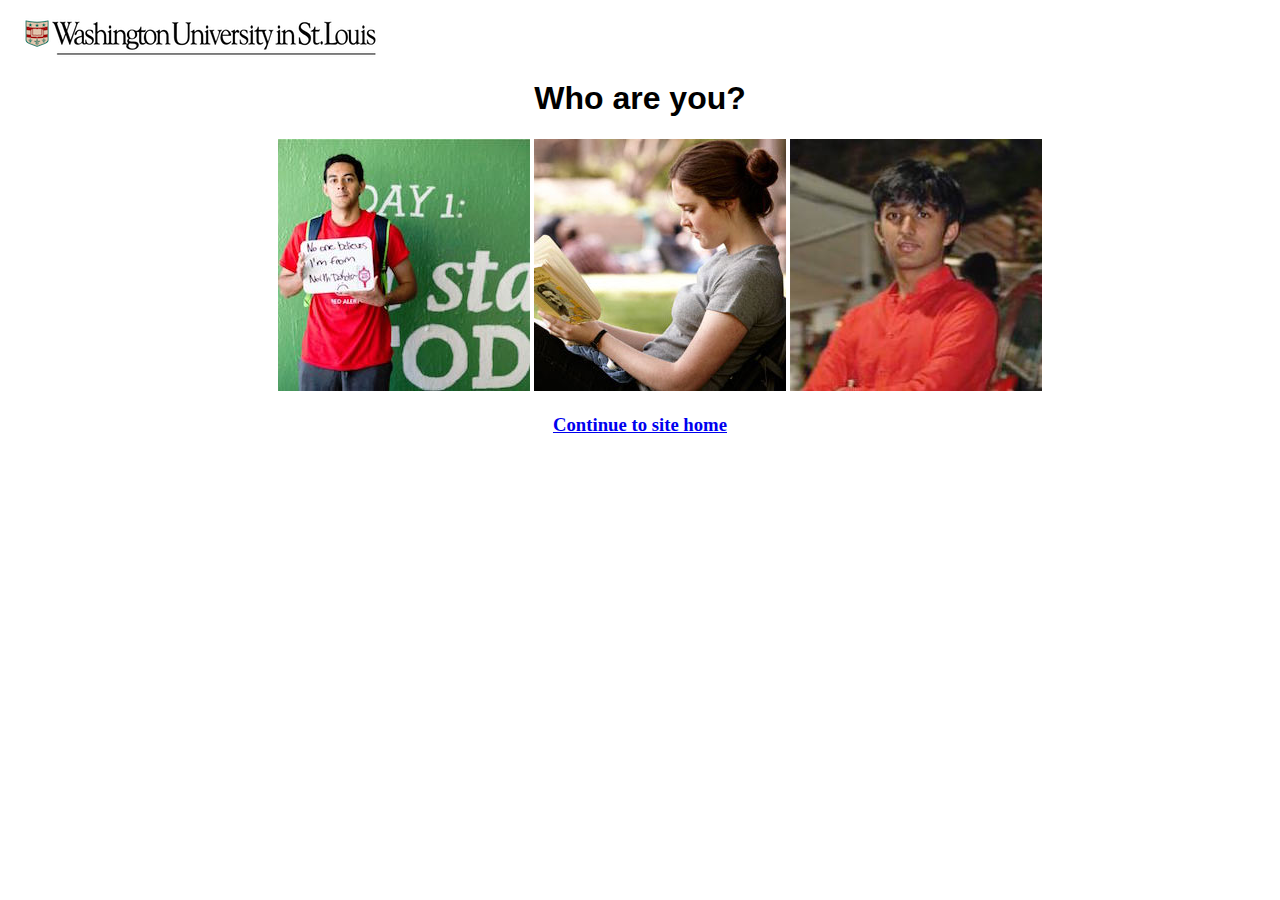
==== index.html @ 0d7fbe45 "wrote html frames" ====
<!DOCTYPE hmtl>
<html lang="en">
  <head>
    <meta charset="utf-8">
    <title>Who are you? | WashU New Student Guide</title>
    <meta name="viewport" content="width=device-width, initial-scale=1">
    <link rel="stylesheet" href="css/landing.css">
  </head>
  <body>
    <div>
      <img src="imgs/washuLogo.png" />
    </div>
    <h1 id="centerPT">Who are you?</h1>
    <ul id="pagePics">
      <a href="freshman.html"><img src="imgs/freshman.jpg"></a>
      <a href="transfer.html"><img src="imgs/transfer.jpg"></a>
      <a href="international.html"><img src="imgs/international.jpg"></a>
    </ul>
      <a href="home.html" ><h3 id="continue">Continue to site home</h3></a>
  </body>

</html>
---- css/landing.css ----
body {
    background-image: url("brookings.jpg")
}

h1 {
    font-family: Arial, Helvetica, sans-serif
}
#centerPT {
    text-align: center;
}
#pagePics {
    text-align: center;
}
#continue {
    text-align: center;
}
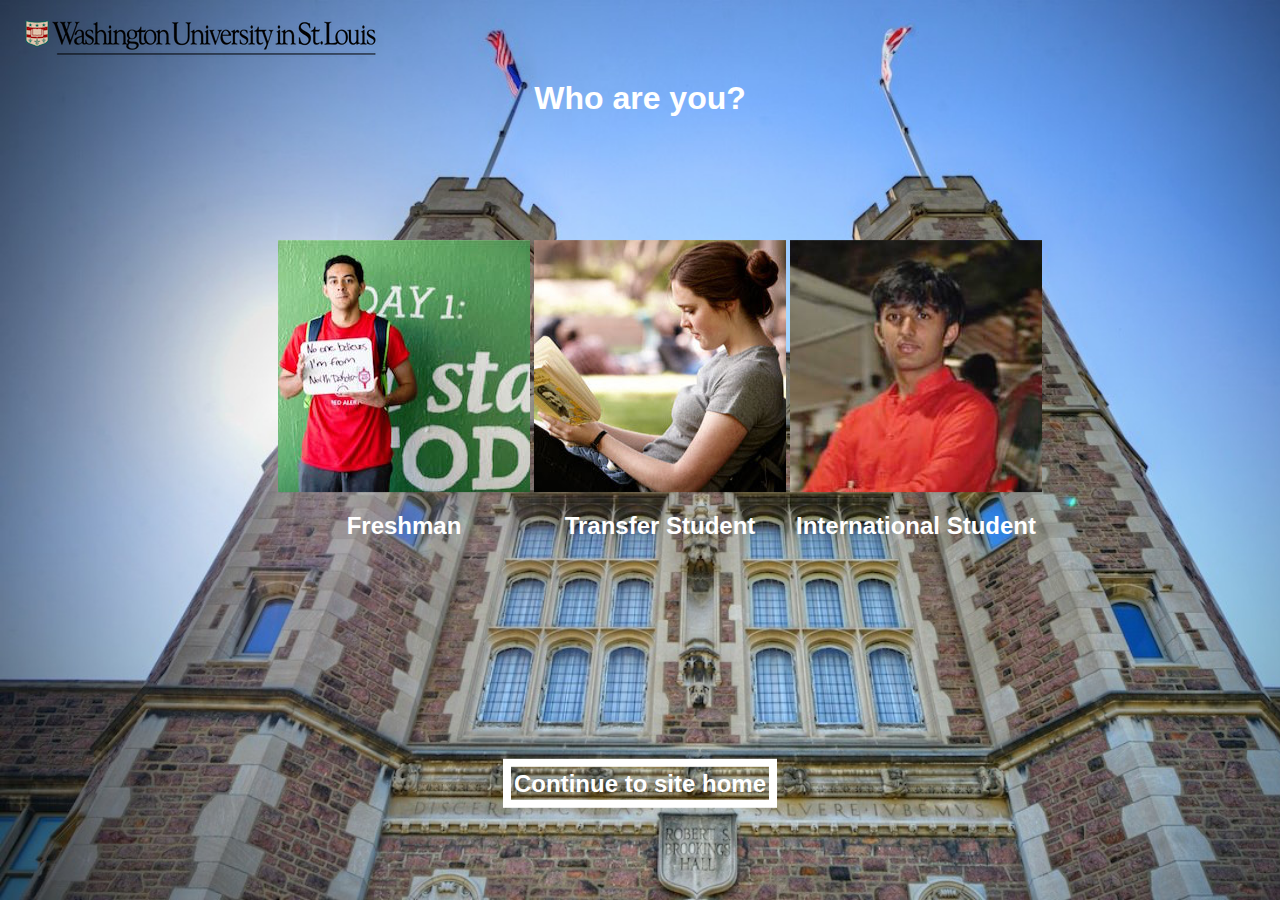
==== commit 3e8103ba: "a lot of layout and css updates" ====
--- a/index.html
+++ b/index.html
@@ -5,6 +5,9 @@
     <title>Who are you? | WashU New Student Guide</title>
     <meta name="viewport" content="width=device-width, initial-scale=1">
     <link rel="stylesheet" href="css/landing.css">
+    <style>
+
+</style>
   </head>
   <body>
     <div>
@@ -12,11 +15,24 @@
     </div>
     <h1 id="centerPT">Who are you?</h1>
     <ul id="pagePics">
-      <a href="freshman.html"><img src="imgs/freshman.jpg"></a>
-      <a href="transfer.html"><img src="imgs/transfer.jpg"></a>
-      <a href="international.html"><img src="imgs/international.jpg"></a>
+      <li>
+        <div>
+          <a href="freshman.html"><img src="imgs/freshman.jpg"><h2>Freshman</h2></a>
+        </div>
+      </li>
+      <li>
+        <div>
+            <a href="transfer.html"><img src="imgs/transfer.jpg"><h2>Transfer Student</h2></a>
+        </div>
+
+      </li>
+      <li>
+        <a href="international.html"><img src="imgs/international.jpg"><h2>International Student</h2></a>
+      </li>
     </ul>
-      <a href="home.html" ><h3 id="continue">Continue to site home</h3></a>
+
+    <h2 id="continue">  <a href="home.html" id="boxed">Continue to site home</a></h3>
+
   </body>
 
 </html>
--- a/css/landing.css
+++ b/css/landing.css
@@ -1,16 +1,52 @@
-body {
-    background-image: url("brookings.jpg")
+body  {
+    background-image: url("../brookings.png");
+    background-color: #cccccc;
+    background-repeat: no-repeat;
+    background-size: cover;
+    color:rgb(255, 255, 255);
 }
 
 h1 {
     font-family: Arial, Helvetica, sans-serif
+
+}
+h2 {
+  font-family: Arial, Helvetica, sans-serif
+}
+
+
+
+a:link {
+    text-decoration: none;
+    color: rgb(255, 255, 255);
+}
+
+a:visited {
+    text-decoration: none;
+    color: rgb(255, 255, 255);
 }
 #centerPT {
     text-align: center;
 }
 #pagePics {
-    text-align: center;
+  text-align: center;
+  position: relative;
+  top: 35%;
+  transform: translateY(-65%);
+}
+#pagePics li{
+
+    display: inline-block;
 }
 #continue {
-    text-align: center;
+  text-align: center;
+  position: relative;
+  top: 35%;
+  transform: translateY(-65%);
+
+
 }
+#boxed {
+  padding: 3px;
+   border: 8px solid rgb(255, 255, 255);
+}
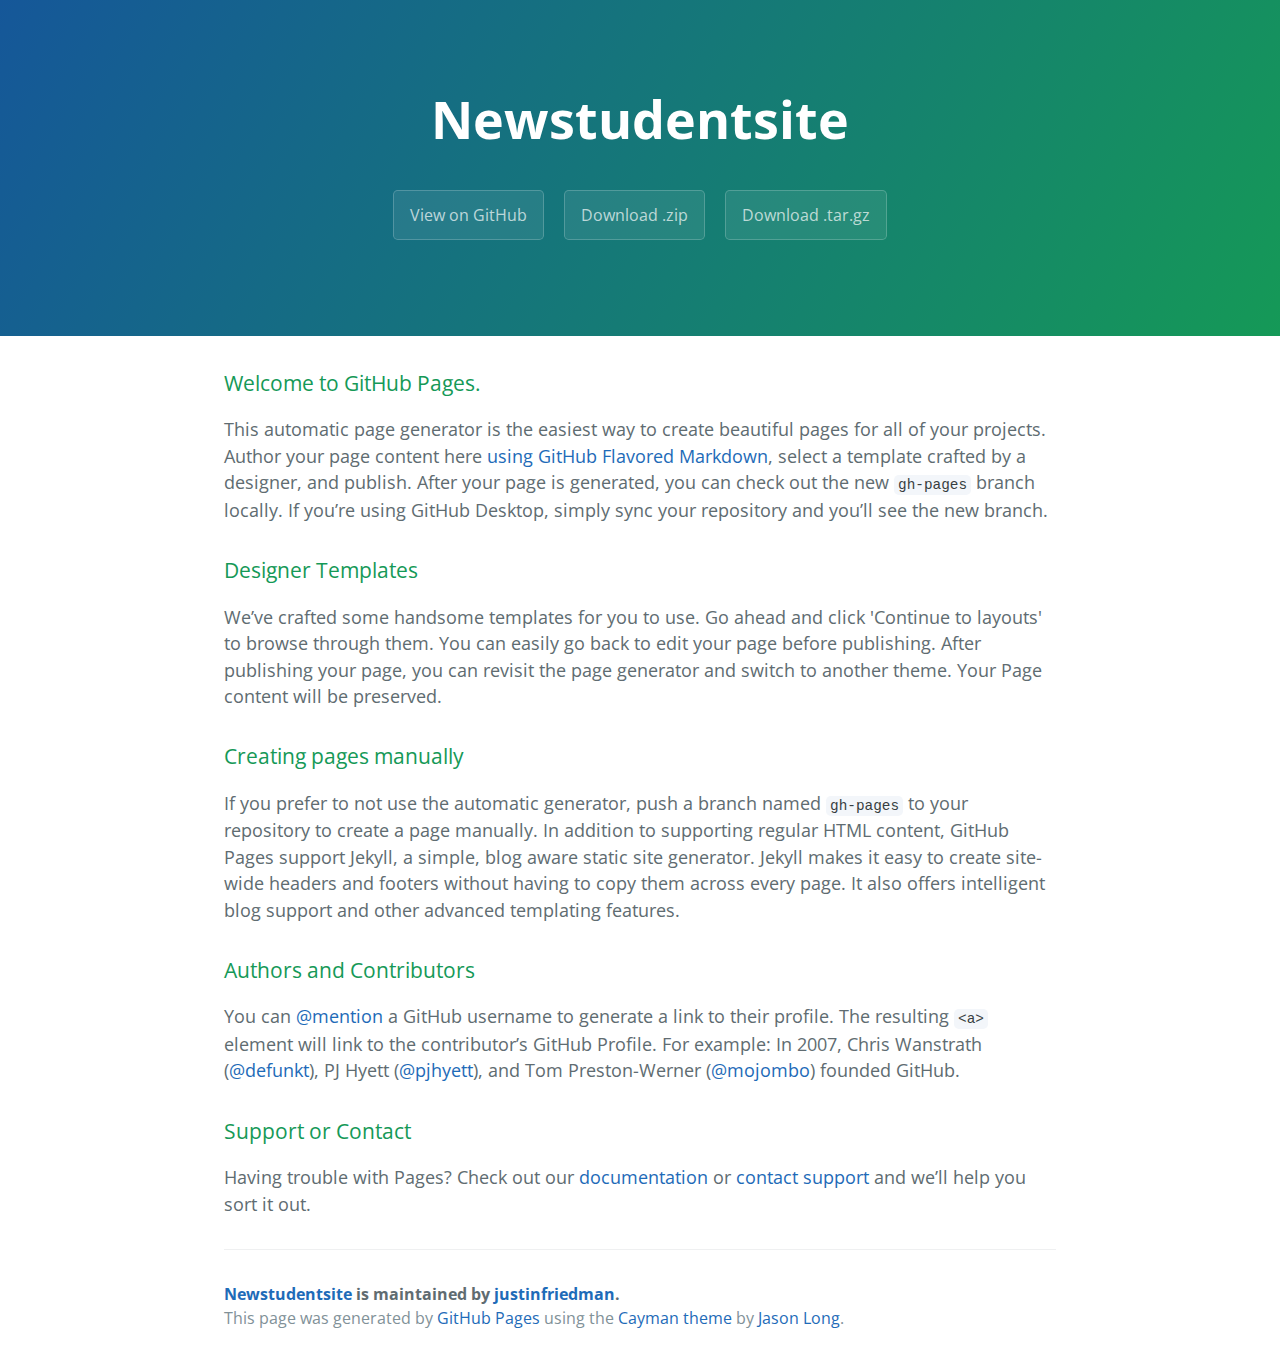
==== commit 67ce139d: "Create gh-pages branch via GitHub" ====
--- a/index.html
+++ b/index.html
@@ -1,38 +1,57 @@
-<!DOCTYPE hmtl>
-<html lang="en">
+<!DOCTYPE html>
+<html lang="en-us">
   <head>
-    <meta charset="utf-8">
-    <title>Who are you? | WashU New Student Guide</title>
+    <meta charset="UTF-8">
+    <title>Newstudentsite by justinfriedman</title>
     <meta name="viewport" content="width=device-width, initial-scale=1">
-    <link rel="stylesheet" href="css/landing.css">
-    <style>
-
-</style>
+    <link rel="stylesheet" type="text/css" href="stylesheets/normalize.css" media="screen">
+    <link href='https://fonts.googleapis.com/css?family=Open+Sans:400,700' rel='stylesheet' type='text/css'>
+    <link rel="stylesheet" type="text/css" href="stylesheets/stylesheet.css" media="screen">
+    <link rel="stylesheet" type="text/css" href="stylesheets/github-light.css" media="screen">
   </head>
   <body>
-    <div>
-      <img src="imgs/washuLogo.png" />
-    </div>
-    <h1 id="centerPT">Who are you?</h1>
-    <ul id="pagePics">
-      <li>
-        <div>
-          <a href="freshman.html"><img src="imgs/freshman.jpg"><h2>Freshman</h2></a>
-        </div>
-      </li>
-      <li>
-        <div>
-            <a href="transfer.html"><img src="imgs/transfer.jpg"><h2>Transfer Student</h2></a>
-        </div>
+    <section class="page-header">
+      <h1 class="project-name">Newstudentsite</h1>
+      <h2 class="project-tagline"></h2>
+      <a href="https://github.com/justinfriedman/newStudentSite" class="btn">View on GitHub</a>
+      <a href="https://github.com/justinfriedman/newStudentSite/zipball/master" class="btn">Download .zip</a>
+      <a href="https://github.com/justinfriedman/newStudentSite/tarball/master" class="btn">Download .tar.gz</a>
+    </section>
 
-      </li>
-      <li>
-        <a href="international.html"><img src="imgs/international.jpg"><h2>International Student</h2></a>
-      </li>
-    </ul>
+    <section class="main-content">
+      <h3>
+<a id="welcome-to-github-pages" class="anchor" href="#welcome-to-github-pages" aria-hidden="true"><span aria-hidden="true" class="octicon octicon-link"></span></a>Welcome to GitHub Pages.</h3>
 
-    <h2 id="continue">  <a href="home.html" id="boxed">Continue to site home</a></h3>
+<p>This automatic page generator is the easiest way to create beautiful pages for all of your projects. Author your page content here <a href="https://guides.github.com/features/mastering-markdown/">using GitHub Flavored Markdown</a>, select a template crafted by a designer, and publish. After your page is generated, you can check out the new <code>gh-pages</code> branch locally. If you’re using GitHub Desktop, simply sync your repository and you’ll see the new branch.</p>
 
+<h3>
+<a id="designer-templates" class="anchor" href="#designer-templates" aria-hidden="true"><span aria-hidden="true" class="octicon octicon-link"></span></a>Designer Templates</h3>
+
+<p>We’ve crafted some handsome templates for you to use. Go ahead and click 'Continue to layouts' to browse through them. You can easily go back to edit your page before publishing. After publishing your page, you can revisit the page generator and switch to another theme. Your Page content will be preserved.</p>
+
+<h3>
+<a id="creating-pages-manually" class="anchor" href="#creating-pages-manually" aria-hidden="true"><span aria-hidden="true" class="octicon octicon-link"></span></a>Creating pages manually</h3>
+
+<p>If you prefer to not use the automatic generator, push a branch named <code>gh-pages</code> to your repository to create a page manually. In addition to supporting regular HTML content, GitHub Pages support Jekyll, a simple, blog aware static site generator. Jekyll makes it easy to create site-wide headers and footers without having to copy them across every page. It also offers intelligent blog support and other advanced templating features.</p>
+
+<h3>
+<a id="authors-and-contributors" class="anchor" href="#authors-and-contributors" aria-hidden="true"><span aria-hidden="true" class="octicon octicon-link"></span></a>Authors and Contributors</h3>
+
+<p>You can <a href="https://help.github.com/articles/basic-writing-and-formatting-syntax/#mentioning-users-and-teams" class="user-mention">@mention</a> a GitHub username to generate a link to their profile. The resulting <code>&lt;a&gt;</code> element will link to the contributor’s GitHub Profile. For example: In 2007, Chris Wanstrath (<a href="https://github.com/defunkt" class="user-mention">@defunkt</a>), PJ Hyett (<a href="https://github.com/pjhyett" class="user-mention">@pjhyett</a>), and Tom Preston-Werner (<a href="https://github.com/mojombo" class="user-mention">@mojombo</a>) founded GitHub.</p>
+
+<h3>
+<a id="support-or-contact" class="anchor" href="#support-or-contact" aria-hidden="true"><span aria-hidden="true" class="octicon octicon-link"></span></a>Support or Contact</h3>
+
+<p>Having trouble with Pages? Check out our <a href="https://help.github.com/pages">documentation</a> or <a href="https://github.com/contact">contact support</a> and we’ll help you sort it out.</p>
+
+      <footer class="site-footer">
+        <span class="site-footer-owner"><a href="https://github.com/justinfriedman/newStudentSite">Newstudentsite</a> is maintained by <a href="https://github.com/justinfriedman">justinfriedman</a>.</span>
+
+        <span class="site-footer-credits">This page was generated by <a href="https://pages.github.com">GitHub Pages</a> using the <a href="https://github.com/jasonlong/cayman-theme">Cayman theme</a> by <a href="https://twitter.com/jasonlong">Jason Long</a>.</span>
+      </footer>
+
+    </section>
+
+  
   </body>
-
 </html>
--- a/stylesheets/stylesheet.css
+++ b/stylesheets/stylesheet.css
@@ -0,0 +1,245 @@
+* {
+  box-sizing: border-box; }
+
+body {
+  padding: 0;
+  margin: 0;
+  font-family: "Open Sans", "Helvetica Neue", Helvetica, Arial, sans-serif;
+  font-size: 16px;
+  line-height: 1.5;
+  color: #606c71; }
+
+a {
+  color: #1e6bb8;
+  text-decoration: none; }
+  a:hover {
+    text-decoration: underline; }
+
+.btn {
+  display: inline-block;
+  margin-bottom: 1rem;
+  color: rgba(255, 255, 255, 0.7);
+  background-color: rgba(255, 255, 255, 0.08);
+  border-color: rgba(255, 255, 255, 0.2);
+  border-style: solid;
+  border-width: 1px;
+  border-radius: 0.3rem;
+  transition: color 0.2s, background-color 0.2s, border-color 0.2s; }
+  .btn + .btn {
+    margin-left: 1rem; }
+
+.btn:hover {
+  color: rgba(255, 255, 255, 0.8);
+  text-decoration: none;
+  background-color: rgba(255, 255, 255, 0.2);
+  border-color: rgba(255, 255, 255, 0.3); }
+
+@media screen and (min-width: 64em) {
+  .btn {
+    padding: 0.75rem 1rem; } }
+
+@media screen and (min-width: 42em) and (max-width: 64em) {
+  .btn {
+    padding: 0.6rem 0.9rem;
+    font-size: 0.9rem; } }
+
+@media screen and (max-width: 42em) {
+  .btn {
+    display: block;
+    width: 100%;
+    padding: 0.75rem;
+    font-size: 0.9rem; }
+    .btn + .btn {
+      margin-top: 1rem;
+      margin-left: 0; } }
+
+.page-header {
+  color: #fff;
+  text-align: center;
+  background-color: #159957;
+  background-image: linear-gradient(120deg, #155799, #159957); }
+
+@media screen and (min-width: 64em) {
+  .page-header {
+    padding: 5rem 6rem; } }
+
+@media screen and (min-width: 42em) and (max-width: 64em) {
+  .page-header {
+    padding: 3rem 4rem; } }
+
+@media screen and (max-width: 42em) {
+  .page-header {
+    padding: 2rem 1rem; } }
+
+.project-name {
+  margin-top: 0;
+  margin-bottom: 0.1rem; }
+
+@media screen and (min-width: 64em) {
+  .project-name {
+    font-size: 3.25rem; } }
+
+@media screen and (min-width: 42em) and (max-width: 64em) {
+  .project-name {
+    font-size: 2.25rem; } }
+
+@media screen and (max-width: 42em) {
+  .project-name {
+    font-size: 1.75rem; } }
+
+.project-tagline {
+  margin-bottom: 2rem;
+  font-weight: normal;
+  opacity: 0.7; }
+
+@media screen and (min-width: 64em) {
+  .project-tagline {
+    font-size: 1.25rem; } }
+
+@media screen and (min-width: 42em) and (max-width: 64em) {
+  .project-tagline {
+    font-size: 1.15rem; } }
+
+@media screen and (max-width: 42em) {
+  .project-tagline {
+    font-size: 1rem; } }
+
+.main-content :first-child {
+  margin-top: 0; }
+.main-content img {
+  max-width: 100%; }
+.main-content h1, .main-content h2, .main-content h3, .main-content h4, .main-content h5, .main-content h6 {
+  margin-top: 2rem;
+  margin-bottom: 1rem;
+  font-weight: normal;
+  color: #159957; }
+.main-content p {
+  margin-bottom: 1em; }
+.main-content code {
+  padding: 2px 4px;
+  font-family: Consolas, "Liberation Mono", Menlo, Courier, monospace;
+  font-size: 0.9rem;
+  color: #383e41;
+  background-color: #f3f6fa;
+  border-radius: 0.3rem; }
+.main-content pre {
+  padding: 0.8rem;
+  margin-top: 0;
+  margin-bottom: 1rem;
+  font: 1rem Consolas, "Liberation Mono", Menlo, Courier, monospace;
+  color: #567482;
+  word-wrap: normal;
+  background-color: #f3f6fa;
+  border: solid 1px #dce6f0;
+  border-radius: 0.3rem; }
+  .main-content pre > code {
+    padding: 0;
+    margin: 0;
+    font-size: 0.9rem;
+    color: #567482;
+    word-break: normal;
+    white-space: pre;
+    background: transparent;
+    border: 0; }
+.main-content .highlight {
+  margin-bottom: 1rem; }
+  .main-content .highlight pre {
+    margin-bottom: 0;
+    word-break: normal; }
+.main-content .highlight pre, .main-content pre {
+  padding: 0.8rem;
+  overflow: auto;
+  font-size: 0.9rem;
+  line-height: 1.45;
+  border-radius: 0.3rem; }
+.main-content pre code, .main-content pre tt {
+  display: inline;
+  max-width: initial;
+  padding: 0;
+  margin: 0;
+  overflow: initial;
+  line-height: inherit;
+  word-wrap: normal;
+  background-color: transparent;
+  border: 0; }
+  .main-content pre code:before, .main-content pre code:after, .main-content pre tt:before, .main-content pre tt:after {
+    content: normal; }
+.main-content ul, .main-content ol {
+  margin-top: 0; }
+.main-content blockquote {
+  padding: 0 1rem;
+  margin-left: 0;
+  color: #819198;
+  border-left: 0.3rem solid #dce6f0; }
+  .main-content blockquote > :first-child {
+    margin-top: 0; }
+  .main-content blockquote > :last-child {
+    margin-bottom: 0; }
+.main-content table {
+  display: block;
+  width: 100%;
+  overflow: auto;
+  word-break: normal;
+  word-break: keep-all; }
+  .main-content table th {
+    font-weight: bold; }
+  .main-content table th, .main-content table td {
+    padding: 0.5rem 1rem;
+    border: 1px solid #e9ebec; }
+.main-content dl {
+  padding: 0; }
+  .main-content dl dt {
+    padding: 0;
+    margin-top: 1rem;
+    font-size: 1rem;
+    font-weight: bold; }
+  .main-content dl dd {
+    padding: 0;
+    margin-bottom: 1rem; }
+.main-content hr {
+  height: 2px;
+  padding: 0;
+  margin: 1rem 0;
+  background-color: #eff0f1;
+  border: 0; }
+
+@media screen and (min-width: 64em) {
+  .main-content {
+    max-width: 64rem;
+    padding: 2rem 6rem;
+    margin: 0 auto;
+    font-size: 1.1rem; } }
+
+@media screen and (min-width: 42em) and (max-width: 64em) {
+  .main-content {
+    padding: 2rem 4rem;
+    font-size: 1.1rem; } }
+
+@media screen and (max-width: 42em) {
+  .main-content {
+    padding: 2rem 1rem;
+    font-size: 1rem; } }
+
+.site-footer {
+  padding-top: 2rem;
+  margin-top: 2rem;
+  border-top: solid 1px #eff0f1; }
+
+.site-footer-owner {
+  display: block;
+  font-weight: bold; }
+
+.site-footer-credits {
+  color: #819198; }
+
+@media screen and (min-width: 64em) {
+  .site-footer {
+    font-size: 1rem; } }
+
+@media screen and (min-width: 42em) and (max-width: 64em) {
+  .site-footer {
+    font-size: 1rem; } }
+
+@media screen and (max-width: 42em) {
+  .site-footer {
+    font-size: 0.9rem; } }
--- a/stylesheets/github-light.css
+++ b/stylesheets/github-light.css
@@ -0,0 +1,116 @@
+/*
+   Copyright 2014 GitHub Inc.
+
+   Licensed under the Apache License, Version 2.0 (the "License");
+   you may not use this file except in compliance with the License.
+   You may obtain a copy of the License at
+
+       http://www.apache.org/licenses/LICENSE-2.0
+
+   Unless required by applicable law or agreed to in writing, software
+   distributed under the License is distributed on an "AS IS" BASIS,
+   WITHOUT WARRANTIES OR CONDITIONS OF ANY KIND, either express or implied.
+   See the License for the specific language governing permissions and
+   limitations under the License.
+
+*/
+
+.pl-c /* comment */ {
+  color: #969896;
+}
+
+.pl-c1      /* constant, markup.raw, meta.diff.header, meta.module-reference, meta.property-name, support, support.constant, support.variable, variable.other.constant */,
+.pl-s .pl-v /* string variable */ {
+  color: #0086b3;
+}
+
+.pl-e  /* entity */,
+.pl-en /* entity.name */ {
+  color: #795da3;
+}
+
+.pl-s .pl-s1 /* string source */,
+.pl-smi      /* storage.modifier.import, storage.modifier.package, storage.type.java, variable.other, variable.parameter.function */ {
+  color: #333;
+}
+
+.pl-ent /* entity.name.tag */ {
+  color: #63a35c;
+}
+
+.pl-k /* keyword, storage, storage.type */ {
+  color: #a71d5d;
+}
+
+.pl-pds              /* punctuation.definition.string, string.regexp.character-class */,
+.pl-s                /* string */,
+.pl-s .pl-pse .pl-s1 /* string punctuation.section.embedded source */,
+.pl-sr               /* string.regexp */,
+.pl-sr .pl-cce       /* string.regexp constant.character.escape */,
+.pl-sr .pl-sra       /* string.regexp string.regexp.arbitrary-repitition */,
+.pl-sr .pl-sre       /* string.regexp source.ruby.embedded */ {
+  color: #183691;
+}
+
+.pl-v /* variable */ {
+  color: #ed6a43;
+}
+
+.pl-id /* invalid.deprecated */ {
+  color: #b52a1d;
+}
+
+.pl-ii /* invalid.illegal */ {
+  background-color: #b52a1d;
+  color: #f8f8f8;
+}
+
+.pl-sr .pl-cce /* string.regexp constant.character.escape */ {
+  color: #63a35c;
+  font-weight: bold;
+}
+
+.pl-ml /* markup.list */ {
+  color: #693a17;
+}
+
+.pl-mh        /* markup.heading */,
+.pl-mh .pl-en /* markup.heading entity.name */,
+.pl-ms        /* meta.separator */ {
+  color: #1d3e81;
+  font-weight: bold;
+}
+
+.pl-mq /* markup.quote */ {
+  color: #008080;
+}
+
+.pl-mi /* markup.italic */ {
+  color: #333;
+  font-style: italic;
+}
+
+.pl-mb /* markup.bold */ {
+  color: #333;
+  font-weight: bold;
+}
+
+.pl-md /* markup.deleted, meta.diff.header.from-file */ {
+  background-color: #ffecec;
+  color: #bd2c00;
+}
+
+.pl-mi1 /* markup.inserted, meta.diff.header.to-file */ {
+  background-color: #eaffea;
+  color: #55a532;
+}
+
+.pl-mdr /* meta.diff.range */ {
+  color: #795da3;
+  font-weight: bold;
+}
+
+.pl-mo /* meta.output */ {
+  color: #1d3e81;
+}
+
